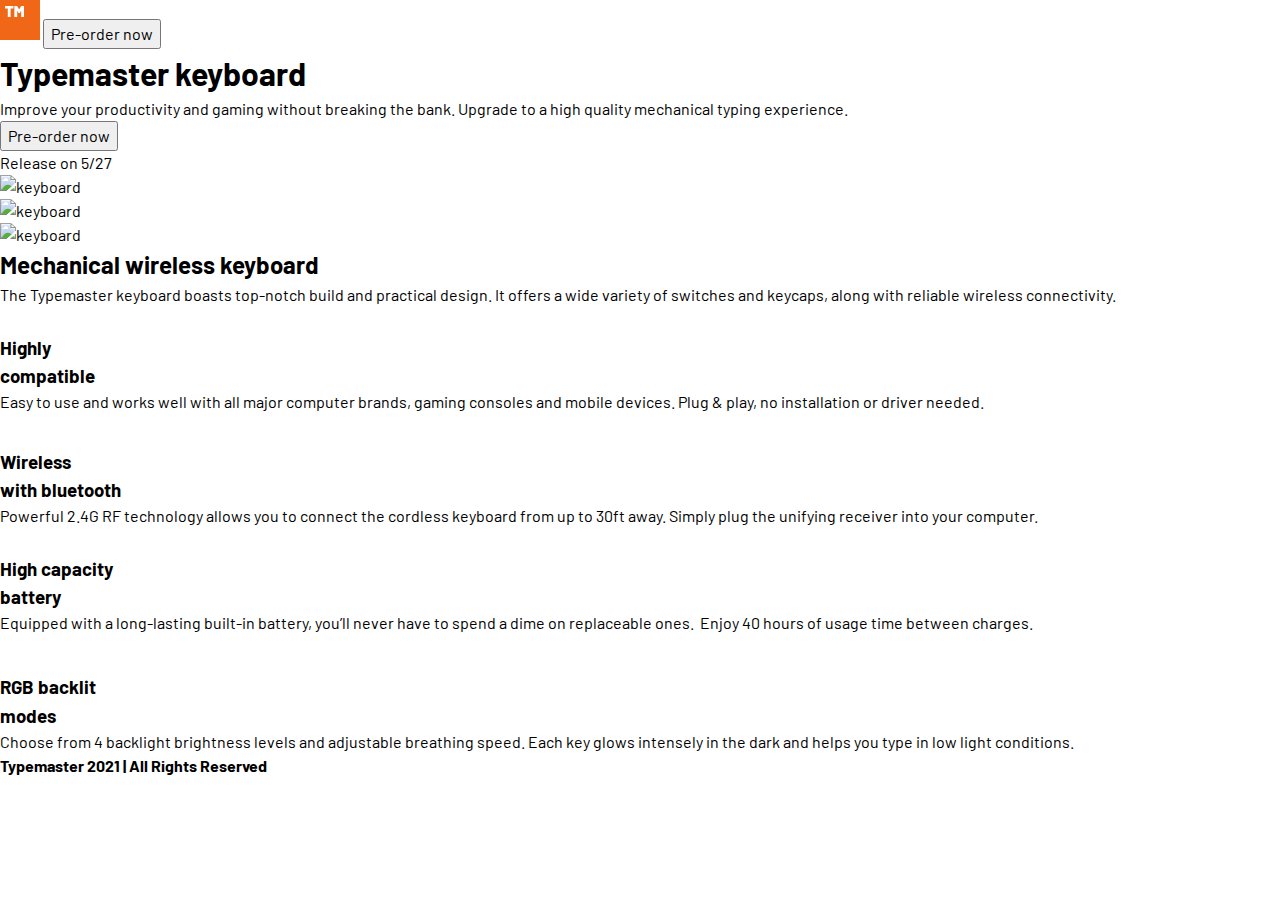
==== index.html @ e7e2499f "html content" ====
<!DOCTYPE html>
<html lang="en">
<head>
  <meta charset="UTF-8">
  <meta name="viewport" content="width=device-width, initial-scale=1.0">

  <link rel="icon" type="image/png" sizes="32x32" href="./assets/favicon-32x32.png">
  <link rel="preconnect" href="https://fonts.googleapis.com">
  <link rel="preconnect" href="https://fonts.gstatic.com" crossorigin>
  <link href="https://fonts.googleapis.com/css2?family=Barlow:wght@400;700&display=swap" rel="stylesheet"> 

  <link rel="stylesheet" href="/scss/main.css">
  
  <title>Frontend Mentor | Typemaster pre-launch landing page</title>
</head>
<body>

  <div>

    <!-- Header -->

    <header>

      <nav>

        <svg width="40" height="40" xmlns="http://www.w3.org/2000/svg">
          <g fill="none" fill-rule="evenodd">
            <path fill="#F16718" d="M0 0h40v40H0z"/>
            <path d="M10.342 17c.182 0 .288-.11.288-.299v-8.03c0-.078.046-.125.122-.125h2.443c.182 0 .288-.11.288-.299V6.3c0-.189-.106-.299-.288-.299H5.288C5.106 6 5 6.11 5 6.299v1.948c0 .189.106.299.288.299h2.368c.076 0 .121.047.121.125v8.03c0 .189.106.299.288.299h2.277zm6.57 0c.183 0 .29-.11.29-.299v-5.547c0-.125.09-.141.151-.047l.94 1.619a.37.37 0 00.35.204h1.062a.37.37 0 00.35-.204l.94-1.619c.06-.094.152-.078.152.047v5.547c0 .189.106.299.288.299h2.277c.182 0 .288-.11.288-.299V6.3C24 6.11 23.894 6 23.712 6H21.45a.37.37 0 00-.349.204L19.265 9.3c-.045.094-.136.094-.182 0l-1.836-3.096a.37.37 0 00-.35-.204h-2.26c-.183 0-.289.11-.289.299V16.7c0 .189.106.299.289.299h2.276z" 
            fill="#FFF" fill-rule="nonzero"/>
          </g>
        </svg>

        <button>Pre-order now</button>
      </nav>
    </header>
  </div>

    <!-- Main content -->

    <main>

      <!-- Page intro -->
      <section>

        <div>

          <div>

            <h1>Typemaster keyboard</h1>
            <p>Improve your productivity and gaming without breaking the bank. Upgrade to a high quality 
              mechanical typing experience.
            </p>
            <div>
              <button>Pre-order now</button>
              <p> Release on 5/27</p>
            </div>
          </div>

          <div>
            <picture>
              <source media="(min-width: 900px)" srcset="./assets/desktop/image-keyboard.jpg">
              <source media="(min-width: 500px)" srcset="./assets/tablet/image-keyboard.jpg">

              <img src="./assets/mobile/image-keyboard.jpg" alt="keyboard">
            </picture>
          </div>

          <div></div>
        </div>
      </section>

      <!-- Wireless Keyboard section -->

      <section>

        <div>

          <div>
            <picture>
              <source media="(min-width: 900px)" srcset="./assets/desktop/image-phone-and-keyboard.jpg">
              <source media="(min-width: 500px)" srcset="./assets/tablet/image-phone-and-keyboard.jpg">
  
              <img src="./assets/mobile/image-phone-and-keyboard.jpg" alt="keyboard">
            </picture>
          </div>

          <div>
            <picture>
              <source media="(min-width: 900px)" srcset="./assets/desktop/image-glass-and-keyboard.jpg">
              <source media="(min-width: 500px)" srcset="./assets/tablet/image-glass-and-keyboard.jpg">
  
              <img src="./assets/mobile/image-glass-and-keyboard.jpg" alt="keyboard">
            </picture>
          </div>

          <div>
            <h2> Mechanical wireless keyboard</h2>
            <p> The Typemaster keyboard boasts top-notch build and practical design. It offers a wide variety 
              of switches and keycaps, along with reliable wireless connectivity.</p>
          </div>

          <div></div>
        </div>
      </section>

      
      <!-- Extra info -->

    <section>
      <div>

        <div>
          <div>
            <svg width="26" height="21" xmlns="http://www.w3.org/2000/svg">
              <path d="M15.673 17.755l2.253 2.939H7.51l2.253-2.939h5.91zM23.183.45a1.96 1.96 0 011.96 1.96v12.08a1.96 1.96 0 01-1.96 1.96H1.96A1.96 1.96 0 010 14.489V2.41A1.96 1.96 0 011.96.448z" 
              fill="#FFF" 
              fill-rule="nonzero"/>
            </svg>
          </div>

          <h3>Highly <br> compatible</h3>
          <p>Easy to use and works well with all major computer brands, gaming consoles and mobile devices. 
            Plug & play, no installation or driver needed.</p>
        </div>

        <div>
          <div>
            <svg width="19" height="28" xmlns="http://www.w3.org/2000/svg">
              <path d="M11.947 13.93l5.974-5.999a1.653 1.653 0 00-.25-2.537L10.076.282a1.663 1.663 0 00-2.592 1.37v7.942L3.533 5.6a1.641 1.641 0 00-2.326-.01 1.652 1.652 0 00-.01 2.336l5.953 6.002-5.953 6.002a1.653 1.653 0 00.01 2.338 1.64 1.64 0 002.326-.01l3.95-3.994v7.941c0 .61.348 1.172.887 1.459a1.659 1.659 0 001.705-.09l7.596-5.11a1.655 1.655 0 00.25-2.538l-5.974-5.996zm-1.111-9.173l3.358 2.26-3.358 3.372V4.757zm0 18.348v-5.632l3.358 3.372-3.358 2.26z" 
              fill="#FFF" 
              fill-rule="nonzero"/>
            </svg>
          </div>

          <h3>Wireless<br>with bluetooth</h3>
          <p>Powerful 2.4G RF technology allows you to connect the cordless keyboard from up to 30ft away. 
            Simply plug the unifying receiver into your computer.</p>
        </div>

        <div>
          <div>
            <svg width="32" height="21" xmlns="http://www.w3.org/2000/svg">
              <path d="M29.655 4.333h-.322V4A3.67 3.67 0 0025.667.333h-22A3.67 3.67 0 000 4v12.667a3.67 3.67 0 003.667 3.666h22a3.67 3.67 0 003.666-3.666v-.334h.322A2.336 2.336 0 0031.988 14V6.667a2.336 2.336 0 00-2.333-2.334zm-20.322 11a1 1 0 01-1 1H5a1 1 0 01-1-1v-10a1 1 0 011-1h3.333a1 1 0 011 1v10zm8 0a1 1 0 01-1 1H13a1 1 0 01-1-1v-10a1 1 0 011-1h3.333a1 1 0 011 1v10zm8 0a1 1 0 01-1 1H21a1 1 0 01-1-1v-10a1 1 0 011-1h3.333a1 1 0 011 1v10z" 
              fill="#FFF" 
              fill-rule="nonzero"/>
            </svg>
          </div>

          <h3>High capacity<br>battery</h3>
          <p>Equipped with a long-lasting built-in battery, you’ll never have to spend a dime on replaceable ones. 
            Enjoy 40 hours of usage time between charges.</p>
        </div>

        <div>
          <div>
            <svg width="32" height="32" xmlns="http://www.w3.org/2000/svg">
              <path d="M20 28v1.667A2.345 2.345 0 0117.667 32h-3.334C13.213 32 12 31.147 12 29.28V28h8zm5.47-3.947l1.845 1.846a1 1 0 11-1.415 1.414l-1.845-1.845a1 1 0 111.414-1.415zm-17.523 0a1 1 0 010 1.415L6.1 27.313a.997.997 0 01-1.414 0 1 1 0 010-1.414l1.845-1.846a1 1 0 011.415 0zM14 6.88c2.813-.6 5.693.093 7.88 1.867A9.297 9.297 0 0125.333 16c0 2.88-1.306 5.547-3.56 7.333-.92.72-1.52 1.654-1.706 2.667v.013C20.04 26 20.027 26 20 26h-8l-.047.002-.046.011V26c-.187-1.053-.734-1.96-1.52-2.547-2.907-2.2-4.267-5.8-3.52-9.426.733-3.534 3.6-6.414 7.133-7.147zM31 15a1 1 0 010 2h-2.61a1 1 0 010-2H31zM3.61 15a1 1 0 010 2H1a1 1 0 010-2h2.61zm12.723-5c-.546 0-1 .453-1 1 0 .547.454 1 1 1A3.665 3.665 0 0120 15.667c0 .546.453 1 1 1 .547 0 1-.454 1-1A5.679 5.679 0 0016.333 10zm10.982-5.315a1 1 0 010 1.415l-1.846 1.845a1.003 1.003 0 01-1.414 0 1 1 0 010-1.414L25.9 4.685a1 1 0 011.415 0zm-21.214 0l1.846 1.846a1 1 0 11-1.415 1.414L4.687 6.1A1 1 0 116.1 4.685zM16 0a1 1 0 011 1v2.61a1 1 0 01-2 0V1a1 1 0 011-1z" 
              fill="#FFF" 
              fill-rule="nonzero"/>
            </svg>
          </div>

          <h3>RGB backlit<br>modes</h3>
          <p>Choose from 4 backlight brightness levels and adjustable breathing speed. Each key glows intensely in the dark and helps
            you type in low light conditions.</p>
        </div>
      </div>
     </section>
    </main>

    <!-- Footer -->
    
    <footer>
      <h4>Typemaster 2021 | All Rights Reserved</h4>
    </footer>
</body>

<!-- 
    
  
  

  
-->
</html>
---- scss/main.css ----
/* Box sizing rules */
*,
*::before,
*::after {
  -webkit-box-sizing: border-box;
          box-sizing: border-box;
}

/* Remove default margin */
body,
h1,
h2,
h3,
h4,
p,
figure,
blockquote,
dl,
dd {
  margin: 0;
}

/* Remove list styles on ul, ol elements with a list role, which suggests default styling will be removed */
ul[role='list'],
ol[role='list'] {
  list-style: none;
}

/* Set core root defaults */
html:focus-within {
  scroll-behavior: smooth;
}

/* Set core body defaults */
body {
  min-height: 100vh;
  text-rendering: optimizeSpeed;
  line-height: 1.5;
  font-family: 'Barlow', sans-serif;
}

/* A elements that don't have a class get default styles */
a:not([class]) {
  text-decoration-skip-ink: auto;
}

/* Make images easier to work with */
img,
picture {
  max-width: 100%;
  display: block;
}

/* Inherit fonts for inputs and buttons */
input,
button,
textarea,
select {
  font: inherit;
}

/* Remove all animations, transitions and smooth scroll for people that prefer not to see them */
@media (prefers-reduced-motion: reduce) {
  html:focus-within {
    scroll-behavior: auto;
  }
  *,
  *::before,
  *::after {
    -webkit-animation-duration: 0.01ms !important;
            animation-duration: 0.01ms !important;
    -webkit-animation-iteration-count: 1 !important;
            animation-iteration-count: 1 !important;
    -webkit-transition-duration: 0.01ms !important;
            transition-duration: 0.01ms !important;
    scroll-behavior: auto !important;
  }
}

/*=============
     #Colors
  =============
*/
/*================
     #Font-size
  ================
*/
/*# sourceMappingURL=main.css.map */
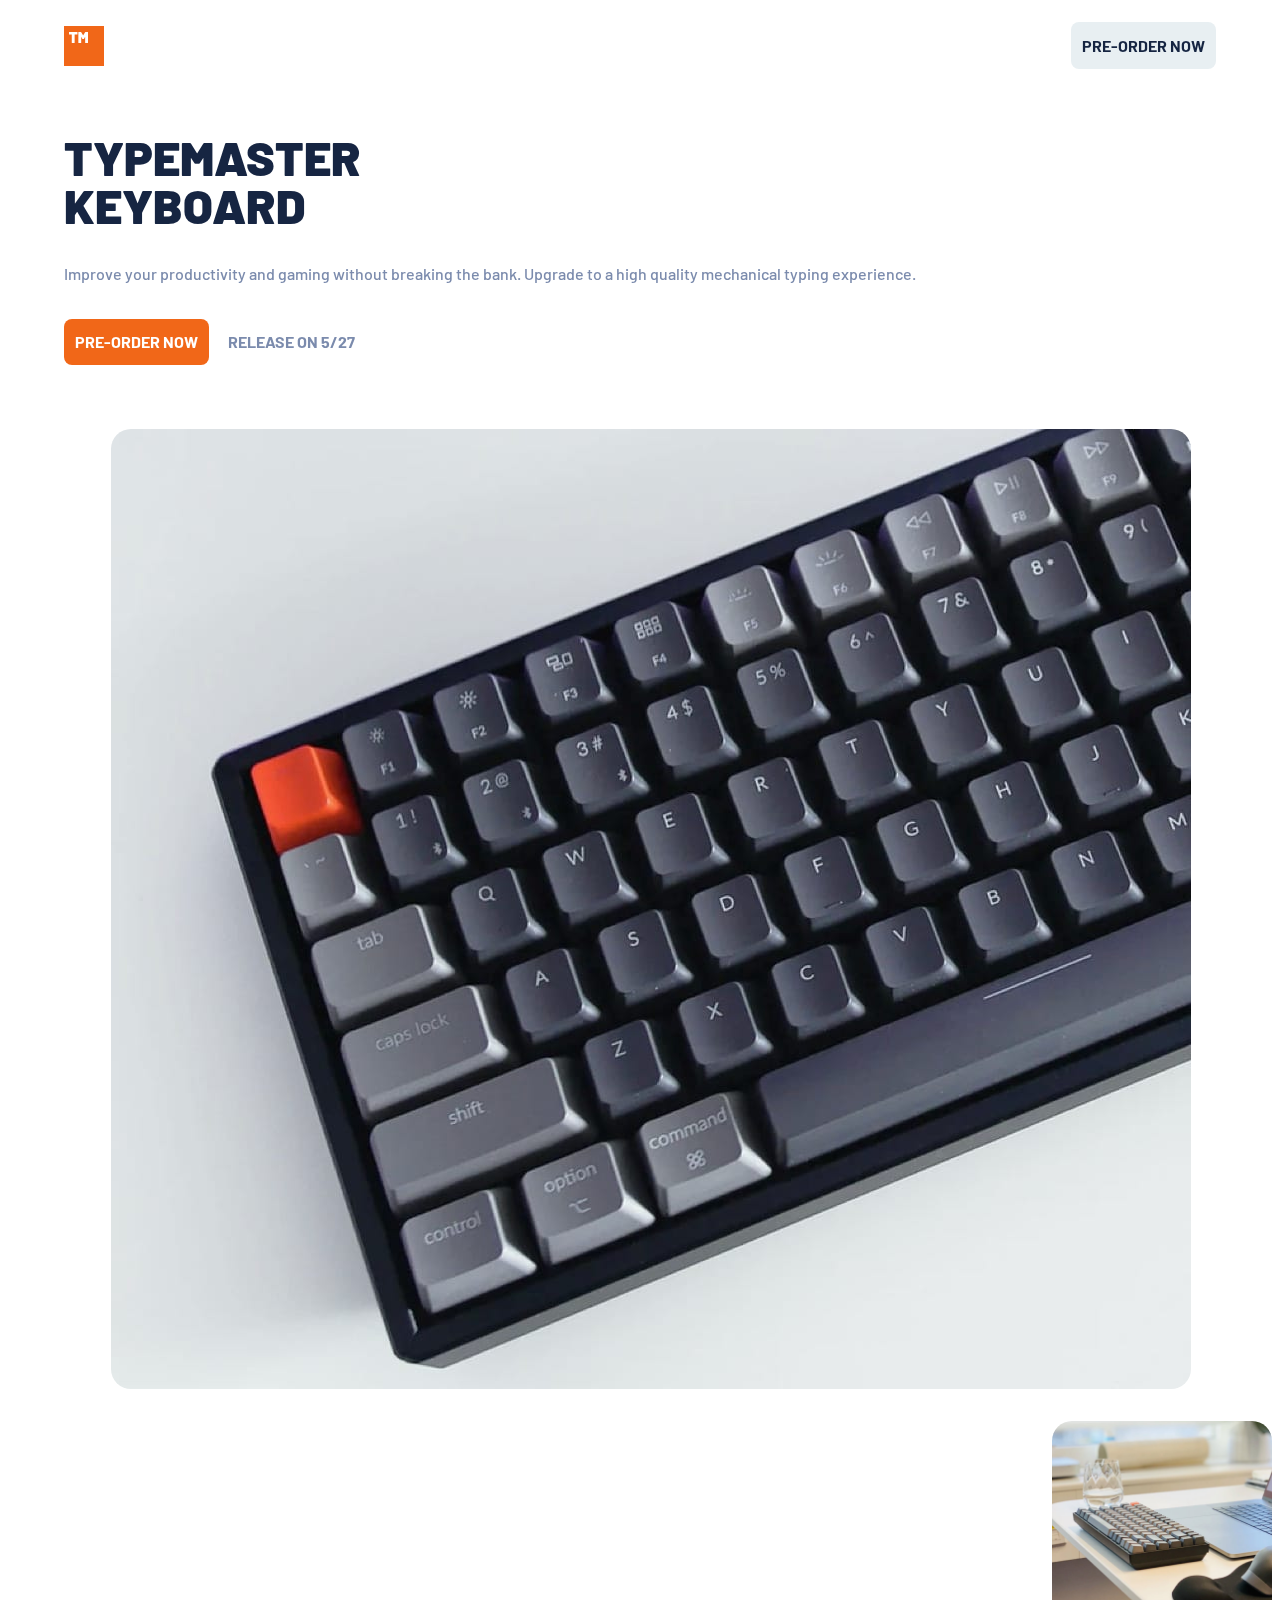
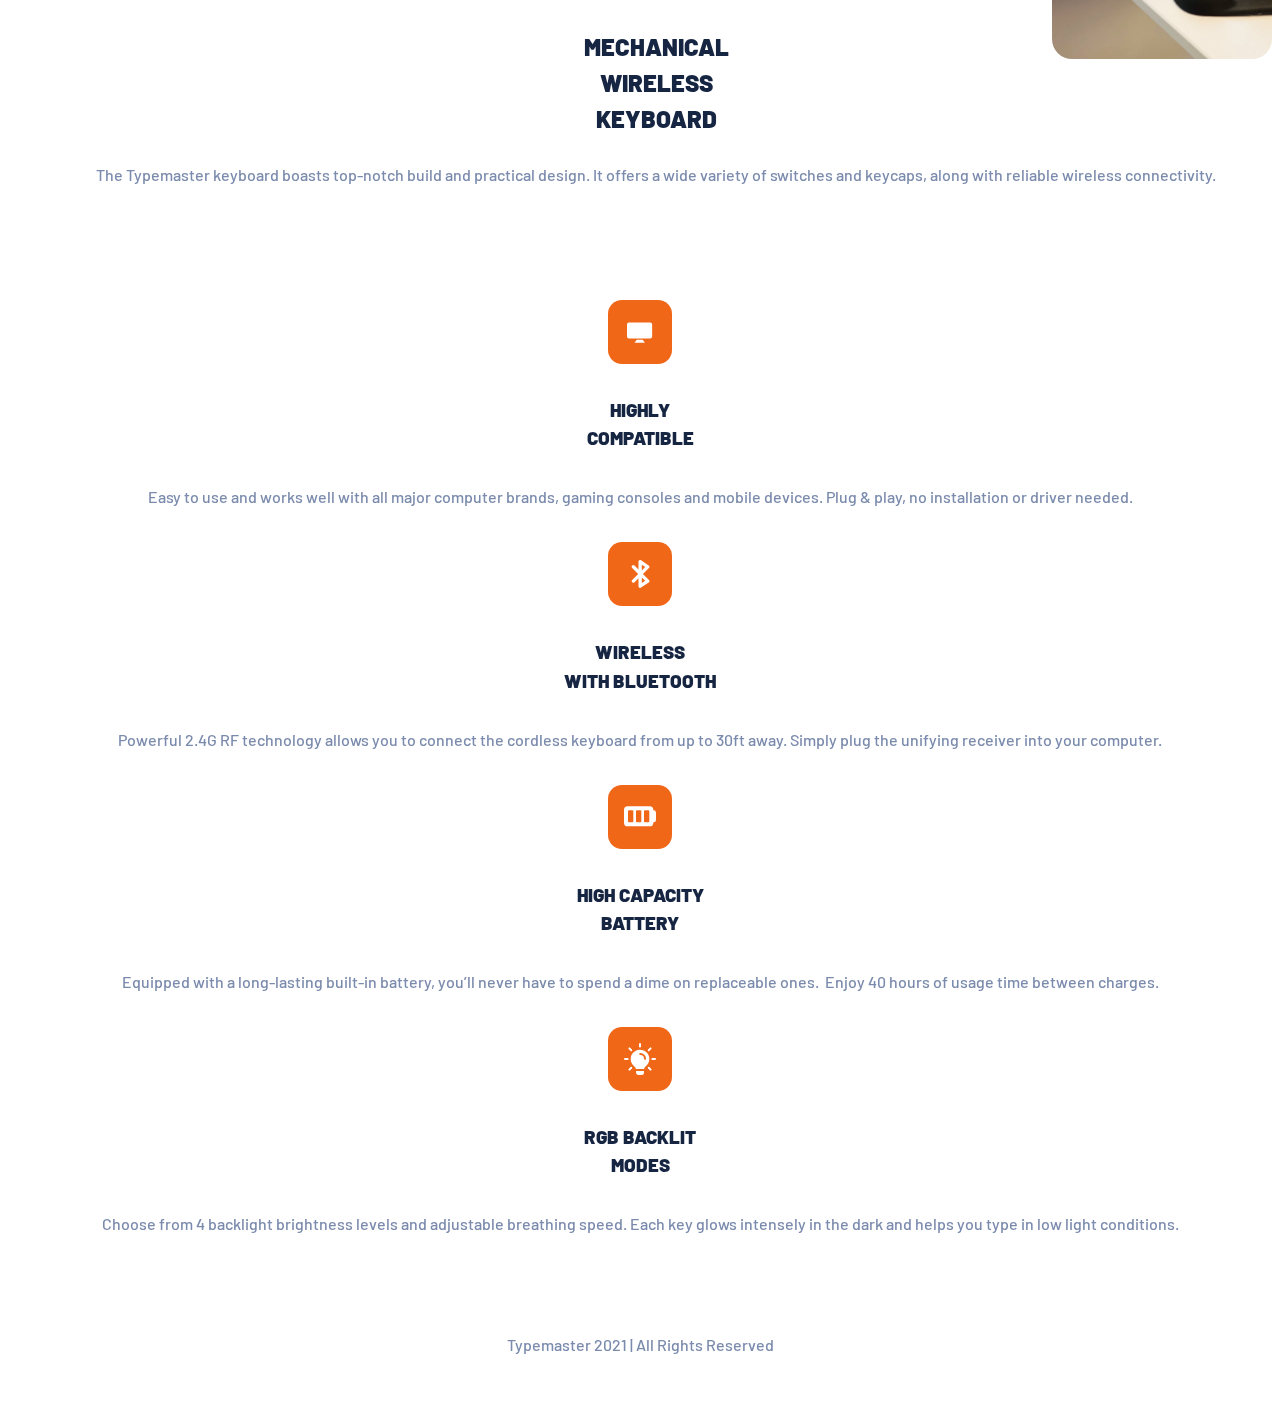
==== commit f155c356: "mobile layout done" ====
--- a/index.html
+++ b/index.html
@@ -7,21 +7,21 @@
   <link rel="icon" type="image/png" sizes="32x32" href="./assets/favicon-32x32.png">
   <link rel="preconnect" href="https://fonts.googleapis.com">
   <link rel="preconnect" href="https://fonts.gstatic.com" crossorigin>
-  <link href="https://fonts.googleapis.com/css2?family=Barlow:wght@400;700&display=swap" rel="stylesheet"> 
+  <link href="https://fonts.googleapis.com/css2?family=Barlow:wght@500;700;900&display=swap" rel="stylesheet"> 
 
-  <link rel="stylesheet" href="/scss/main.css">
+  <link rel="stylesheet" href="./scss/main.css">
   
   <title>Frontend Mentor | Typemaster pre-launch landing page</title>
 </head>
 <body>
 
-  <div>
+  <div class="container">
 
     <!-- Header -->
 
     <header>
 
-      <nav>
+      <nav class="hero">
 
         <svg width="40" height="40" xmlns="http://www.w3.org/2000/svg">
           <g fill="none" fill-rule="evenodd">
@@ -31,7 +31,7 @@
           </g>
         </svg>
 
-        <button>Pre-order now</button>
+        <button class="button button_1">Pre-order now</button>
       </nav>
     </header>
   </div>
@@ -43,26 +43,26 @@
       <!-- Page intro -->
       <section>
 
-        <div>
+        <div class="container intro">
 
-          <div>
+          <div class="intro__position">
 
-            <h1>Typemaster keyboard</h1>
-            <p>Improve your productivity and gaming without breaking the bank. Upgrade to a high quality 
+            <h1 class="headings title">Typemaster <br> keyboard</h1>
+            <p class="paragraphs">Improve your productivity and gaming without breaking the bank. Upgrade to a high quality 
               mechanical typing experience.
             </p>
             <div>
-              <button>Pre-order now</button>
-              <p> Release on 5/27</p>
+              <button class="button button_2">Pre-order now</button>
+              <span class="intro__paragraph">Release on 5/27</span>
             </div>
           </div>
-
-          <div>
+       
+          <div class="intro__image">
             <picture>
               <source media="(min-width: 900px)" srcset="./assets/desktop/image-keyboard.jpg">
               <source media="(min-width: 500px)" srcset="./assets/tablet/image-keyboard.jpg">
 
-              <img src="./assets/mobile/image-keyboard.jpg" alt="keyboard">
+              <img src="./assets/mobile/image-keyboard.jpg" alt="keyboard" class="keyboard-img">
             </picture>
           </div>
 
@@ -74,29 +74,29 @@
 
       <section>
 
-        <div>
+        <div class="container wireless">
 
-          <div>
+          <div class="wireless__images--phone-keyboard">
             <picture>
               <source media="(min-width: 900px)" srcset="./assets/desktop/image-phone-and-keyboard.jpg">
               <source media="(min-width: 500px)" srcset="./assets/tablet/image-phone-and-keyboard.jpg">
   
-              <img src="./assets/mobile/image-phone-and-keyboard.jpg" alt="keyboard">
+              <img src="./assets/mobile/image-phone-and-keyboard.jpg" alt="phone and keyboard" class="phone-keyboard">
             </picture>
           </div>
-
-          <div>
+        
+          <div class="wireless__images--glass-keyboard">
             <picture>
               <source media="(min-width: 900px)" srcset="./assets/desktop/image-glass-and-keyboard.jpg">
               <source media="(min-width: 500px)" srcset="./assets/tablet/image-glass-and-keyboard.jpg">
   
-              <img src="./assets/mobile/image-glass-and-keyboard.jpg" alt="keyboard">
+              <img src="./assets/mobile/image-glass-and-keyboard.jpg" alt="keyboard" class="glass-keyboard">
             </picture>
           </div>
 
-          <div>
-            <h2> Mechanical wireless keyboard</h2>
-            <p> The Typemaster keyboard boasts top-notch build and practical design. It offers a wide variety 
+          <div class="wireless__content">
+            <h2 class="headings"> Mechanical <br> wireless <br> keyboard</h2>
+            <p class="paragraphs wireless__content-paragraph"> The Typemaster keyboard boasts top-notch build and practical design. It offers a wide variety 
               of switches and keycaps, along with reliable wireless connectivity.</p>
           </div>
 
@@ -108,24 +108,25 @@
       <!-- Extra info -->
 
     <section>
-      <div>
+      <div class="container features">
 
-        <div>
-          <div>
+        <div class="features__content">
+          <div class="features__content-icon">
             <svg width="26" height="21" xmlns="http://www.w3.org/2000/svg">
               <path d="M15.673 17.755l2.253 2.939H7.51l2.253-2.939h5.91zM23.183.45a1.96 1.96 0 011.96 1.96v12.08a1.96 1.96 0 01-1.96 1.96H1.96A1.96 1.96 0 010 14.489V2.41A1.96 1.96 0 011.96.448z" 
               fill="#FFF" 
-              fill-rule="nonzero"/>
+              fill-rule="nonzero"
+              />
             </svg>
           </div>
 
-          <h3>Highly <br> compatible</h3>
-          <p>Easy to use and works well with all major computer brands, gaming consoles and mobile devices. 
+          <h3 class="headings">Highly <br> compatible</h3>
+          <p class="paragraphs">Easy to use and works well with all major computer brands, gaming consoles and mobile devices. 
             Plug & play, no installation or driver needed.</p>
         </div>
 
-        <div>
-          <div>
+        <div class="features__content">
+          <div class="features__content-icon">
             <svg width="19" height="28" xmlns="http://www.w3.org/2000/svg">
               <path d="M11.947 13.93l5.974-5.999a1.653 1.653 0 00-.25-2.537L10.076.282a1.663 1.663 0 00-2.592 1.37v7.942L3.533 5.6a1.641 1.641 0 00-2.326-.01 1.652 1.652 0 00-.01 2.336l5.953 6.002-5.953 6.002a1.653 1.653 0 00.01 2.338 1.64 1.64 0 002.326-.01l3.95-3.994v7.941c0 .61.348 1.172.887 1.459a1.659 1.659 0 001.705-.09l7.596-5.11a1.655 1.655 0 00.25-2.538l-5.974-5.996zm-1.111-9.173l3.358 2.26-3.358 3.372V4.757zm0 18.348v-5.632l3.358 3.372-3.358 2.26z" 
               fill="#FFF" 
@@ -133,13 +134,13 @@
             </svg>
           </div>
 
-          <h3>Wireless<br>with bluetooth</h3>
-          <p>Powerful 2.4G RF technology allows you to connect the cordless keyboard from up to 30ft away. 
+          <h3 class="headings">Wireless<br>with bluetooth</h3>
+          <p class="paragraphs">Powerful 2.4G RF technology allows you to connect the cordless keyboard from up to 30ft away. 
             Simply plug the unifying receiver into your computer.</p>
         </div>
 
-        <div>
-          <div>
+        <div class="features__content">
+          <div class="features__content-icon">
             <svg width="32" height="21" xmlns="http://www.w3.org/2000/svg">
               <path d="M29.655 4.333h-.322V4A3.67 3.67 0 0025.667.333h-22A3.67 3.67 0 000 4v12.667a3.67 3.67 0 003.667 3.666h22a3.67 3.67 0 003.666-3.666v-.334h.322A2.336 2.336 0 0031.988 14V6.667a2.336 2.336 0 00-2.333-2.334zm-20.322 11a1 1 0 01-1 1H5a1 1 0 01-1-1v-10a1 1 0 011-1h3.333a1 1 0 011 1v10zm8 0a1 1 0 01-1 1H13a1 1 0 01-1-1v-10a1 1 0 011-1h3.333a1 1 0 011 1v10zm8 0a1 1 0 01-1 1H21a1 1 0 01-1-1v-10a1 1 0 011-1h3.333a1 1 0 011 1v10z" 
               fill="#FFF" 
@@ -147,13 +148,13 @@
             </svg>
           </div>
 
-          <h3>High capacity<br>battery</h3>
-          <p>Equipped with a long-lasting built-in battery, you’ll never have to spend a dime on replaceable ones. 
+          <h3 class="headings">High capacity<br>battery</h3>
+          <p class="paragraphs">Equipped with a long-lasting built-in battery, you’ll never have to spend a dime on replaceable ones. 
             Enjoy 40 hours of usage time between charges.</p>
         </div>
 
-        <div>
-          <div>
+        <div class="features__content">
+          <div class="features__content-icon">
             <svg width="32" height="32" xmlns="http://www.w3.org/2000/svg">
               <path d="M20 28v1.667A2.345 2.345 0 0117.667 32h-3.334C13.213 32 12 31.147 12 29.28V28h8zm5.47-3.947l1.845 1.846a1 1 0 11-1.415 1.414l-1.845-1.845a1 1 0 111.414-1.415zm-17.523 0a1 1 0 010 1.415L6.1 27.313a.997.997 0 01-1.414 0 1 1 0 010-1.414l1.845-1.846a1 1 0 011.415 0zM14 6.88c2.813-.6 5.693.093 7.88 1.867A9.297 9.297 0 0125.333 16c0 2.88-1.306 5.547-3.56 7.333-.92.72-1.52 1.654-1.706 2.667v.013C20.04 26 20.027 26 20 26h-8l-.047.002-.046.011V26c-.187-1.053-.734-1.96-1.52-2.547-2.907-2.2-4.267-5.8-3.52-9.426.733-3.534 3.6-6.414 7.133-7.147zM31 15a1 1 0 010 2h-2.61a1 1 0 010-2H31zM3.61 15a1 1 0 010 2H1a1 1 0 010-2h2.61zm12.723-5c-.546 0-1 .453-1 1 0 .547.454 1 1 1A3.665 3.665 0 0120 15.667c0 .546.453 1 1 1 .547 0 1-.454 1-1A5.679 5.679 0 0016.333 10zm10.982-5.315a1 1 0 010 1.415l-1.846 1.845a1.003 1.003 0 01-1.414 0 1 1 0 010-1.414L25.9 4.685a1 1 0 011.415 0zm-21.214 0l1.846 1.846a1 1 0 11-1.415 1.414L4.687 6.1A1 1 0 116.1 4.685zM16 0a1 1 0 011 1v2.61a1 1 0 01-2 0V1a1 1 0 011-1z" 
               fill="#FFF" 
@@ -161,8 +162,8 @@
             </svg>
           </div>
 
-          <h3>RGB backlit<br>modes</h3>
-          <p>Choose from 4 backlight brightness levels and adjustable breathing speed. Each key glows intensely in the dark and helps
+          <h3 class="headings">RGB backlit<br>modes</h3>
+          <p class="paragraphs">Choose from 4 backlight brightness levels and adjustable breathing speed. Each key glows intensely in the dark and helps
             you type in low light conditions.</p>
         </div>
       </div>
@@ -171,8 +172,8 @@
 
     <!-- Footer -->
     
-    <footer>
-      <h4>Typemaster 2021 | All Rights Reserved</h4>
+    <footer class="footer">
+      <h4 class="footer__content">Typemaster 2021 | All Rights Reserved</h4>
     </footer>
 </body>
 
--- a/scss/main.css
+++ b/scss/main.css
@@ -85,4 +85,217 @@
      #Font-size
   ================
 */
+.container {
+  max-width: 90%;
+  margin: 0 auto;
+}
+
+.hero {
+  display: -webkit-box;
+  display: -ms-flexbox;
+  display: flex;
+  -webkit-box-pack: justify;
+      -ms-flex-pack: justify;
+          justify-content: space-between;
+  -webkit-box-align: center;
+      -ms-flex-align: center;
+          align-items: center;
+  margin-top: 1.4rem;
+  margin-bottom: 4rem;
+}
+
+.intro {
+  display: -ms-grid;
+  display: grid;
+  margin-bottom: 2rem;
+}
+
+.intro__position {
+  display: -webkit-box;
+  display: -ms-flexbox;
+  display: flex;
+  -webkit-box-orient: vertical;
+  -webkit-box-direction: normal;
+      -ms-flex-direction: column;
+          flex-direction: column;
+  gap: 2rem;
+}
+
+.intro__image {
+  margin-top: 4rem;
+  margin-right: -1rem;
+}
+
+.wireless {
+  display: -ms-grid;
+  display: grid;
+  -ms-grid-columns: (1fr)[2];
+      grid-template-columns: repeat(2, 1fr);
+  -ms-grid-rows: (1fr)[2];
+      grid-template-rows: repeat(2, 1fr);
+}
+
+.features {
+  display: -ms-grid;
+  display: grid;
+  margin-top: 6rem;
+  gap: 2rem;
+}
+
+.features__content {
+  display: -webkit-box;
+  display: -ms-flexbox;
+  display: flex;
+  -webkit-box-orient: vertical;
+  -webkit-box-direction: normal;
+      -ms-flex-direction: column;
+          flex-direction: column;
+  -webkit-box-align: center;
+      -ms-flex-align: center;
+          align-items: center;
+  text-align: center;
+  gap: 2rem;
+}
+
+.footer {
+  position: -webkit-sticky;
+  position: sticky;
+  margin-top: 6rem;
+  margin-bottom: 3rem;
+}
+
+.headings {
+  text-transform: uppercase;
+  font-weight: 900;
+  color: #162542;
+}
+
+.paragraphs {
+  font-size: 1rem;
+  font-weight: 500;
+  color: #7b8bad;
+  line-height: 26px;
+}
+
+.title {
+  font-size: 3rem;
+  line-height: 1;
+}
+
+.intro__paragraph {
+  margin-left: 1rem;
+  text-transform: uppercase;
+  font-size: 1rem;
+  font-weight: 700;
+  color: #7b8bad;
+}
+
+.wireless__content-paragraph {
+  margin-top: 1.6rem;
+}
+
+.footer__content {
+  font-size: 1rem;
+  color: #7b8bad;
+  text-transform: capitalize;
+  text-align: center;
+  font-weight: 500;
+}
+
+.button {
+  text-transform: uppercase;
+  padding: .7rem;
+  border: transparent;
+  border-radius: 8px;
+  color: #162542;
+  font-weight: 700;
+  cursor: pointer;
+}
+
+.button_1 {
+  background-color: #e8eff2;
+}
+
+.button_1:hover {
+  background-color: #162542;
+  color: #ffff;
+}
+
+.button_2 {
+  background-color: #f16718;
+  color: #ffff;
+}
+
+.button_2:hover {
+  background-color: #ff9b62;
+}
+
+.keyboard-img,
+.phone-keyboard,
+.glass-keyboard {
+  border-radius: 20px;
+}
+
+.keyboard-img {
+  position: relative;
+  right: -4%;
+}
+
+.wireless > div:first-child {
+  background-color: #f16718;
+  border-radius: 20px;
+}
+
+.wireless > div:first-child img {
+  mix-blend-mode: multiply;
+  opacity: 0.75;
+}
+
+.wireless__images--phone-keyboard {
+  position: absolute;
+  left: -10%;
+  -ms-grid-row: 1;
+  -ms-grid-column: 2;
+  grid-area: 1/2;
+  -ms-grid-row: 1;
+  -ms-grid-row-span: 1;
+  grid-row: 1/2;
+}
+
+.phone-keyboard {
+  width: 8rem;
+}
+
+.glass-keyboard {
+  width: 13.75rem;
+  position: absolute;
+  right: .5rem;
+}
+
+.wireless__images--glass-keyboard {
+  -ms-grid-row: 2;
+  -ms-grid-column: 2;
+  grid-area: 2/2;
+  -ms-grid-row: 1;
+  -ms-grid-row-span: 1;
+  grid-row: 1/2;
+}
+
+.wireless__content {
+  grid-area: -1/-1;
+  -ms-grid-row: 2;
+  grid-row: 2/2;
+  margin: 1rem 0;
+  text-align: center;
+}
+
+.features__content-icon {
+  display: -ms-grid;
+  display: grid;
+  place-content: center;
+  width: 4rem;
+  height: 4rem;
+  border-radius: 14px;
+  background-color: #f16718;
+}
 /*# sourceMappingURL=main.css.map */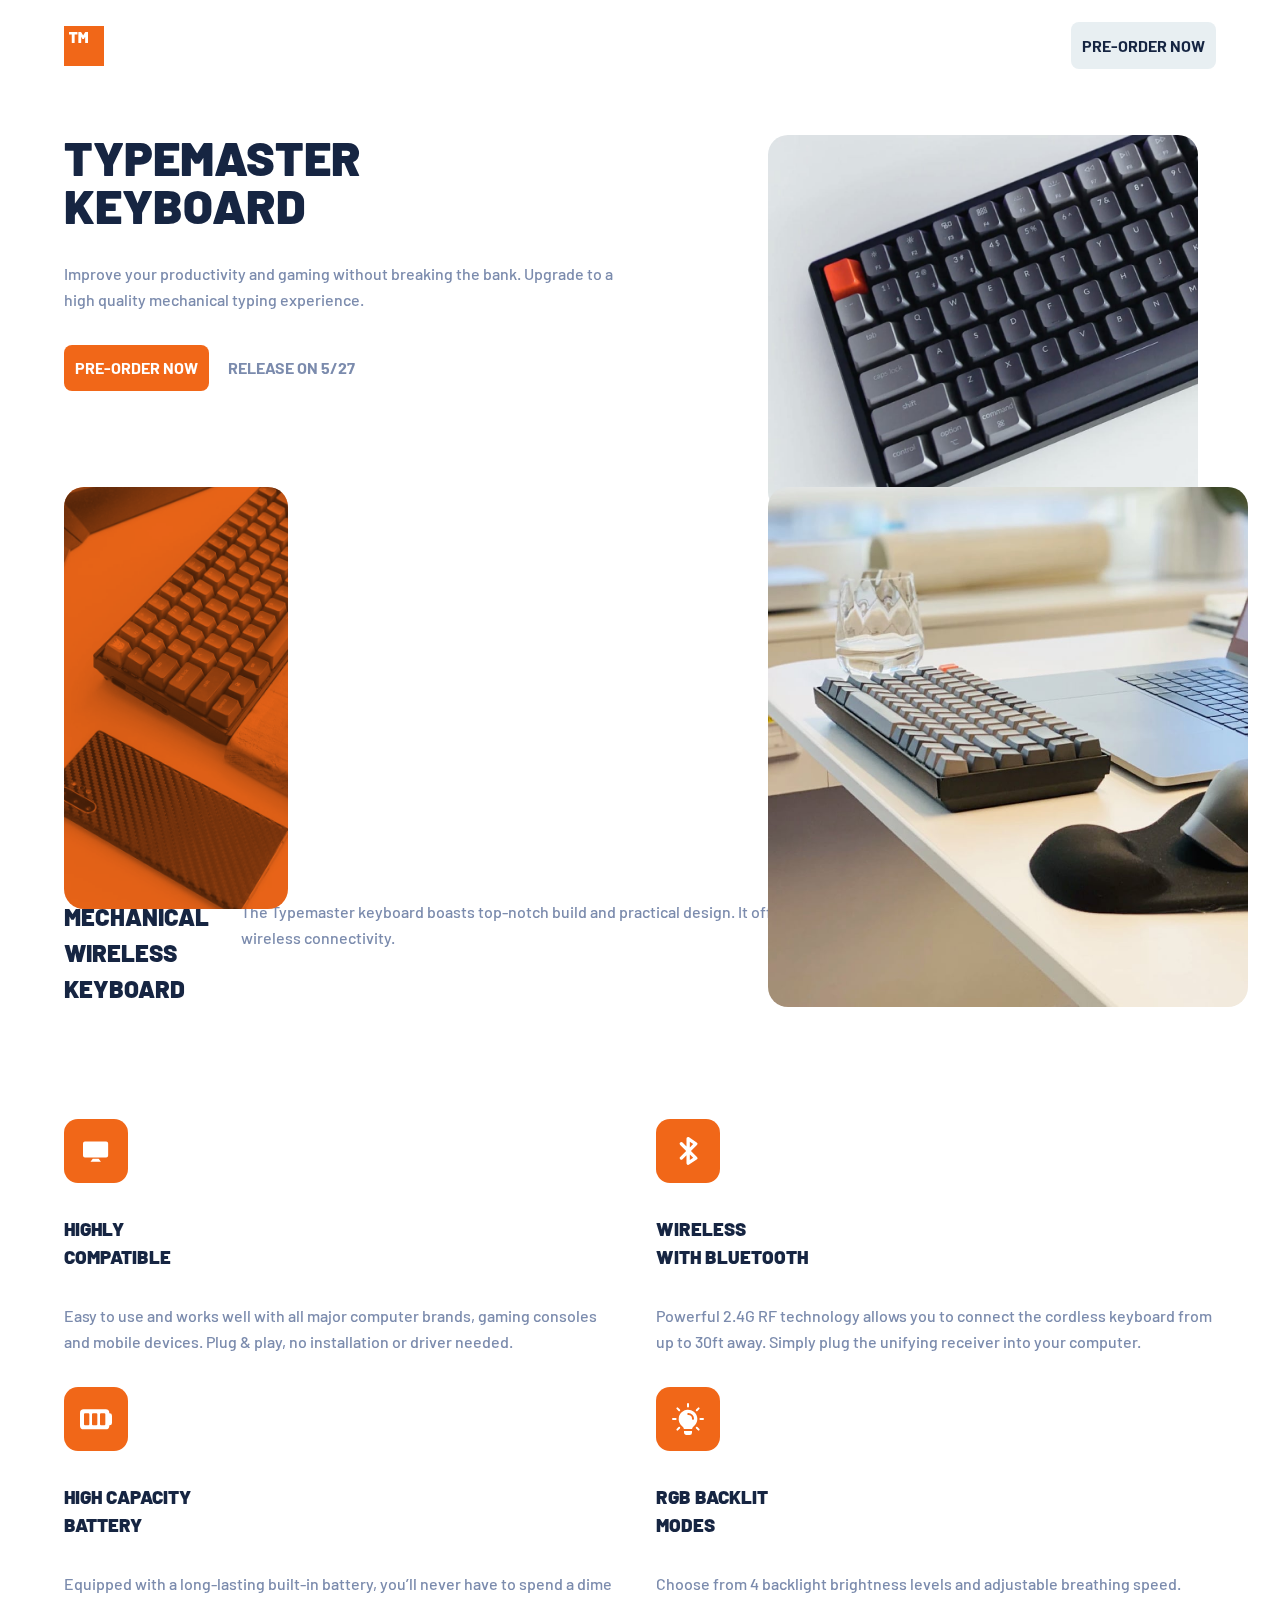
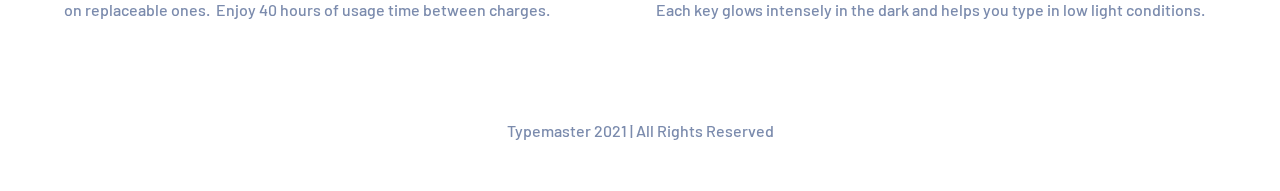
==== commit 5ca60a7b: "tablet version done" ====
--- a/index.html
+++ b/index.html
@@ -59,8 +59,8 @@
        
           <div class="intro__image">
             <picture>
-              <source media="(min-width: 900px)" srcset="./assets/desktop/image-keyboard.jpg">
-              <source media="(min-width: 500px)" srcset="./assets/tablet/image-keyboard.jpg">
+              <source media="(min-width: 1200px)" srcset="./assets/desktop/image-keyboard.jpg" class="keyboard-img">
+              <source media="(min-width: 600px)" srcset="./assets/tablet/image-keyboard.jpg" class="keyboard-img">
 
               <img src="./assets/mobile/image-keyboard.jpg" alt="keyboard" class="keyboard-img">
             </picture>
@@ -78,8 +78,8 @@
 
           <div class="wireless__images--phone-keyboard">
             <picture>
-              <source media="(min-width: 900px)" srcset="./assets/desktop/image-phone-and-keyboard.jpg">
-              <source media="(min-width: 500px)" srcset="./assets/tablet/image-phone-and-keyboard.jpg">
+              <source media="(min-width: 1200px)" srcset="./assets/desktop/image-phone-and-keyboard.jpg" class="phone-keyboard">
+              <source media="(min-width: 600px)" srcset="./assets/tablet/image-phone-and-keyboard.jpg" class="phone-keyboard">
   
               <img src="./assets/mobile/image-phone-and-keyboard.jpg" alt="phone and keyboard" class="phone-keyboard">
             </picture>
@@ -87,15 +87,15 @@
         
           <div class="wireless__images--glass-keyboard">
             <picture>
-              <source media="(min-width: 900px)" srcset="./assets/desktop/image-glass-and-keyboard.jpg">
-              <source media="(min-width: 500px)" srcset="./assets/tablet/image-glass-and-keyboard.jpg">
+              <source media="(min-width: 1200px)" srcset="./assets/desktop/image-glass-and-keyboard.jpg" class="glass-keyboard">
+              <source media="(min-width: 600px)" srcset="./assets/tablet/image-glass-and-keyboard.jpg" class="glass-keyboard">
   
               <img src="./assets/mobile/image-glass-and-keyboard.jpg" alt="keyboard" class="glass-keyboard">
             </picture>
           </div>
 
           <div class="wireless__content">
-            <h2 class="headings"> Mechanical <br> wireless <br> keyboard</h2>
+            <h2 class="headings wireless__content-heading"> Mechanical <br> wireless <br> keyboard</h2>
             <p class="paragraphs wireless__content-paragraph"> The Typemaster keyboard boasts top-notch build and practical design. It offers a wide variety 
               of switches and keycaps, along with reliable wireless connectivity.</p>
           </div>
--- a/scss/main.css
+++ b/scss/main.css
@@ -164,6 +164,39 @@
   margin-bottom: 3rem;
 }
 
+@media all and (min-width: 37.5rem) {
+  .intro,
+  .features {
+    -ms-grid-columns: (1fr)[2];
+        grid-template-columns: repeat(2, 1fr);
+  }
+  .wireless__content {
+    display: -webkit-box;
+    display: -ms-flexbox;
+    display: flex;
+    padding-top: 4rem;
+    gap: 2rem;
+  }
+  .features__content {
+    -webkit-box-align: start;
+        -ms-flex-align: start;
+            align-items: flex-start;
+    text-align: left;
+  }
+}
+
+@media all and (min-width: 48rem) {
+  .wireless__content {
+    padding-top: 8rem;
+  }
+}
+
+@media all and (min-width: 56.25rem) {
+  .wireless__content {
+    padding-top: 10rem;
+  }
+}
+
 .headings {
   text-transform: uppercase;
   font-weight: 900;
@@ -200,6 +233,16 @@
   text-transform: capitalize;
   text-align: center;
   font-weight: 500;
+}
+
+@media all and (min-width: 37.5rem) {
+  .wireless__content-heading,
+  .wireless__content-paragraph {
+    text-align: left;
+  }
+  .wireless__content-paragraph {
+    margin-top: 0;
+  }
 }
 
 .button {
@@ -298,4 +341,53 @@
   border-radius: 14px;
   background-color: #f16718;
 }
+
+@media all and (min-width: 37.5rem) {
+  .keyboard-img {
+    position: absolute;
+    width: 24.875rem;
+    height: 21.563rem;
+    top: 15%;
+    left: 60%;
+    -o-object-fit: cover;
+       object-fit: cover;
+  }
+  .wireless__images--phone-keyboard {
+    left: 5%;
+  }
+  .phone-keyboard {
+    width: 10rem;
+  }
+  .glass-keyboard {
+    width: 20rem;
+    right: 2rem;
+    margin-top: .5rem;
+  }
+}
+
+@media all and (min-width: 48rem) {
+  .keyboard-img {
+    width: 26.875rem;
+    height: 23.563rem;
+  }
+  .wireless > div:first-child {
+    margin-top: 4rem;
+  }
+  .phone-keyboard {
+    width: 13rem;
+  }
+  .glass-keyboard {
+    width: 27rem;
+    margin-top: 4rem;
+  }
+}
+
+@media all and (min-width: 56.25rem) {
+  .phone-keyboard {
+    width: 14rem;
+  }
+  .glass-keyboard {
+    width: 30rem;
+  }
+}
 /*# sourceMappingURL=main.css.map */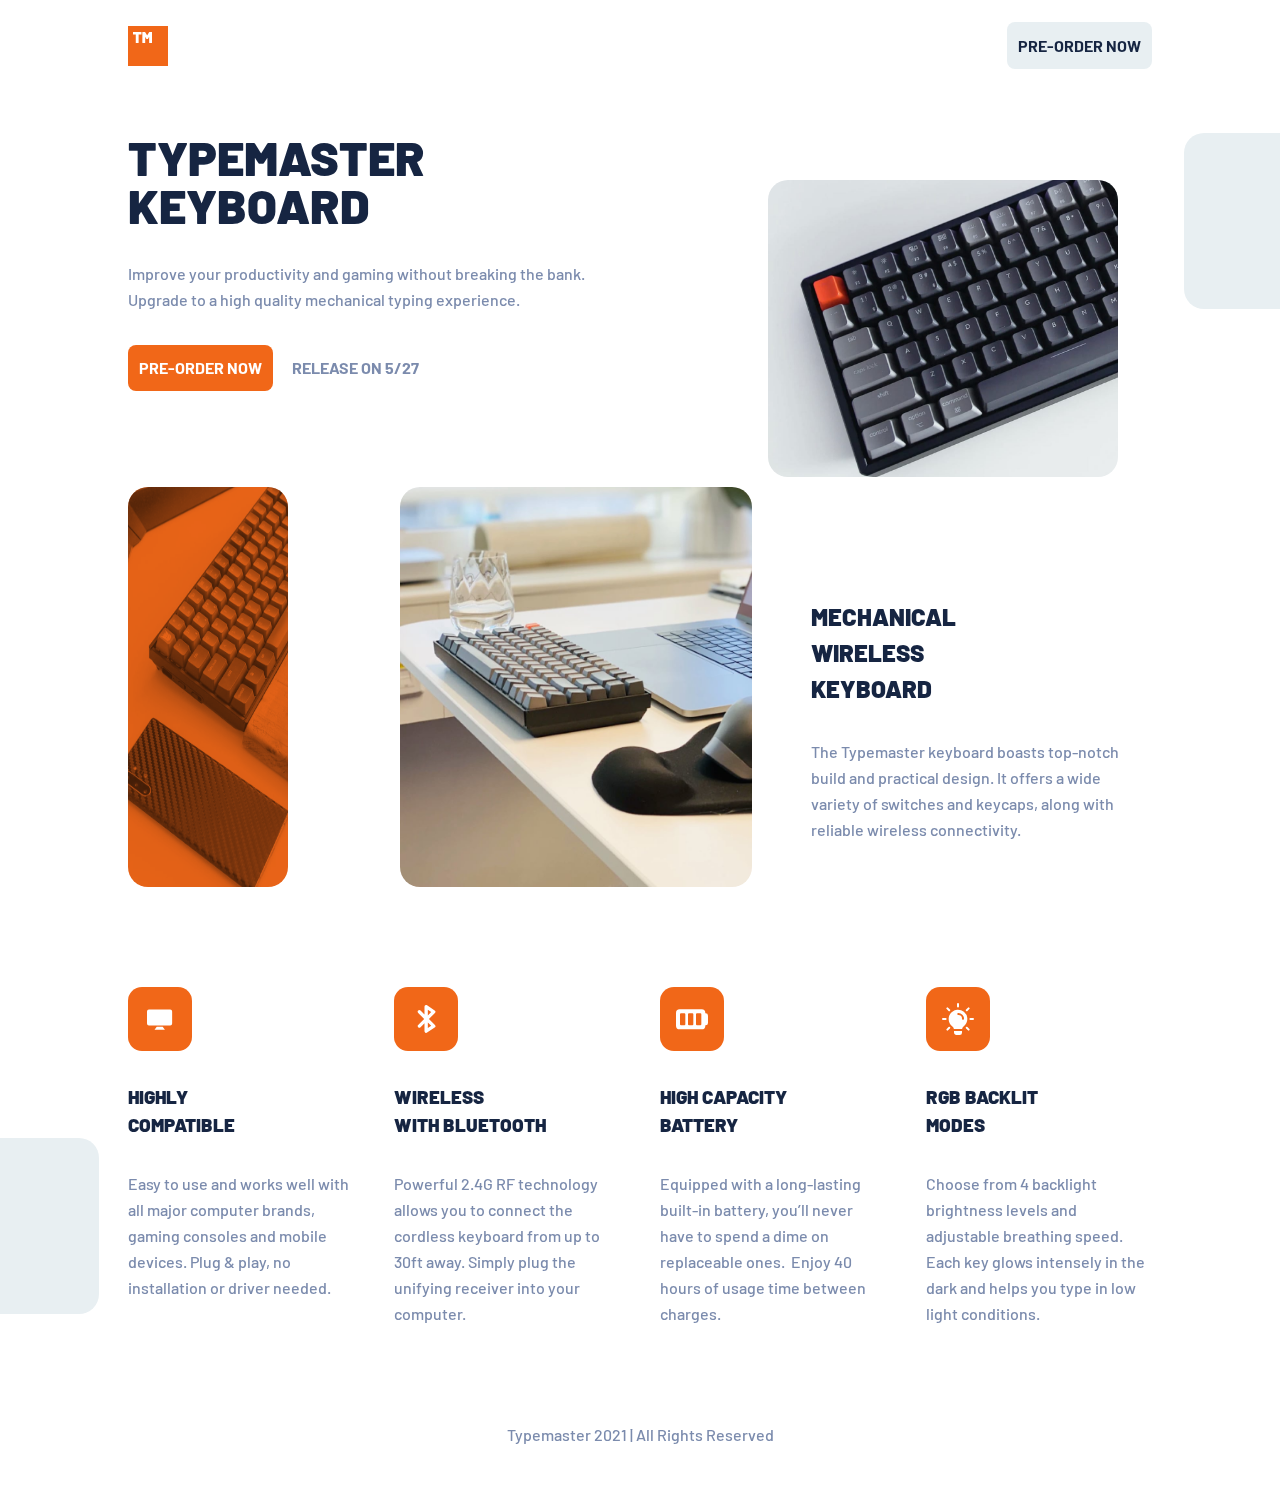
==== commit cd5dc063: "desktop layout and README" ====
--- a/index.html
+++ b/index.html
@@ -48,12 +48,12 @@
           <div class="intro__position">
 
             <h1 class="headings title">Typemaster <br> keyboard</h1>
-            <p class="paragraphs">Improve your productivity and gaming without breaking the bank. Upgrade to a high quality 
+            <p class="paragraphs intro__paragraph">Improve your productivity and gaming without breaking the bank. Upgrade to a high quality 
               mechanical typing experience.
             </p>
             <div>
               <button class="button button_2">Pre-order now</button>
-              <span class="intro__paragraph">Release on 5/27</span>
+              <span class="intro__span">Release on 5/27</span>
             </div>
           </div>
        
@@ -66,7 +66,7 @@
             </picture>
           </div>
 
-          <div></div>
+          <div class="pattern pattern__desktop-square-keyboard"></div>
         </div>
       </section>
 
@@ -100,7 +100,7 @@
               of switches and keycaps, along with reliable wireless connectivity.</p>
           </div>
 
-          <div></div>
+          <div class="pattern pattern__desktop-square-wireless"></div>
         </div>
       </section>
 
@@ -176,12 +176,4 @@
       <h4 class="footer__content">Typemaster 2021 | All Rights Reserved</h4>
     </footer>
 </body>
-
-<!-- 
-    
-  
-  
-
-  
--->
 </html>--- a/scss/main.css
+++ b/scss/main.css
@@ -197,6 +197,40 @@
   }
 }
 
+@media all and (min-width: 75rem) {
+  .container {
+    max-width: 80%;
+  }
+  .wireless {
+    -ms-grid-columns: (1fr)[3];
+        grid-template-columns: repeat(3, 1fr);
+    -ms-grid-rows: unset;
+        grid-template-rows: unset;
+  }
+  .features {
+    margin-top: 8rem;
+    -ms-grid-columns: (1fr)[4];
+        grid-template-columns: repeat(4, 1fr);
+    gap: 2.5rem;
+  }
+}
+
+@media all and (min-width: 87.5rem) {
+  .wireless__content {
+    padding-left: 5rem;
+    padding-right: 2rem;
+  }
+}
+
+@media all and (min-width: 93.75rem) {
+  .wireless__content {
+    padding: 8rem 4rem 0 7rem;
+  }
+  .features {
+    gap: 4.2rem;
+  }
+}
+
 .headings {
   text-transform: uppercase;
   font-weight: 900;
@@ -215,7 +249,7 @@
   line-height: 1;
 }
 
-.intro__paragraph {
+.intro__span {
   margin-left: 1rem;
   text-transform: uppercase;
   font-size: 1rem;
@@ -242,6 +276,12 @@
   }
   .wireless__content-paragraph {
     margin-top: 0;
+  }
+}
+
+@media all and (min-width: 87.5rem) {
+  .intro__paragraph {
+    padding-right: 12.5rem;
   }
 }
 
@@ -255,6 +295,11 @@
   cursor: pointer;
 }
 
+.button:focus-visible {
+  outline: none;
+  border: 2px dotted #162542;
+}
+
 .button_1 {
   background-color: #e8eff2;
 }
@@ -275,7 +320,8 @@
 
 .keyboard-img,
 .phone-keyboard,
-.glass-keyboard {
+.glass-keyboard,
+.pattern {
   border-radius: 20px;
 }
 
@@ -284,17 +330,9 @@
   right: -4%;
 }
 
-.wireless > div:first-child {
+.wireless__images--phone-keyboard {
   background-color: #f16718;
   border-radius: 20px;
-}
-
-.wireless > div:first-child img {
-  mix-blend-mode: multiply;
-  opacity: 0.75;
-}
-
-.wireless__images--phone-keyboard {
   position: absolute;
   left: -10%;
   -ms-grid-row: 1;
@@ -307,6 +345,8 @@
 
 .phone-keyboard {
   width: 8rem;
+  mix-blend-mode: multiply;
+  opacity: 0.75;
 }
 
 .glass-keyboard {
@@ -352,6 +392,11 @@
     -o-object-fit: cover;
        object-fit: cover;
   }
+  @supports (-moz-appearance: none) {
+    .keyboard-img {
+      top: 8%;
+    }
+  }
   .wireless__images--phone-keyboard {
     left: 5%;
   }
@@ -390,4 +435,92 @@
     width: 30rem;
   }
 }
+
+@media all and (min-width: 75rem) {
+  .keyboard-img {
+    width: 21.875rem;
+    height: 18.563rem;
+    top: 20%;
+  }
+  @supports (-moz-appearance: none) {
+    .keyboard-img {
+      top: 12%;
+    }
+  }
+  .pattern {
+    background: url(../assets/shared/pattern-square.svg) no-repeat center center/cover;
+    width: 14rem;
+    height: 11rem;
+  }
+  .pattern__desktop-square-keyboard {
+    position: absolute;
+    right: -10%;
+  }
+  .pattern__desktop-square-wireless {
+    position: absolute;
+    left: -9.8%;
+    bottom: -46%;
+  }
+  @supports (-moz-appearance: none) {
+    .pattern__desktop-square-wireless {
+      left: -10%;
+      bottom: 21%;
+    }
+  }
+  .wireless__images--phone-keyboard {
+    left: 10%;
+  }
+  .phone-keyboard {
+    width: 10rem;
+    height: 25rem;
+  }
+  .glass-keyboard {
+    width: 22rem;
+    height: 25rem;
+    right: 33rem;
+  }
+  .wireless__content {
+    -ms-grid-row: 3;
+    -ms-grid-column: 3;
+    grid-area: 3/3;
+    display: -ms-grid;
+    display: grid;
+    place-content: center;
+  }
+}
+
+@media all and (min-width: 87.5rem) {
+  .keyboard-img {
+    width: 33.875rem;
+    height: 22.563rem;
+    left: 51%;
+    -o-object-fit: fill;
+       object-fit: fill;
+  }
+  .phone-keyboard {
+    width: 12rem;
+  }
+  .glass-keyboard {
+    width: 27rem;
+  }
+}
+
+@media all and (min-width: 93.75rem) {
+  .keyboard-img {
+    top: 13%;
+    left: 54%;
+  }
+  .phone-keyboard {
+    width: 14rem;
+  }
+  .glass-keyboard {
+    width: 29rem;
+  }
+  .pattern__desktop-square-keyboard {
+    top: 14%;
+  }
+  .pattern__desktop-square-wireless {
+    bottom: -19%;
+  }
+}
 /*# sourceMappingURL=main.css.map */